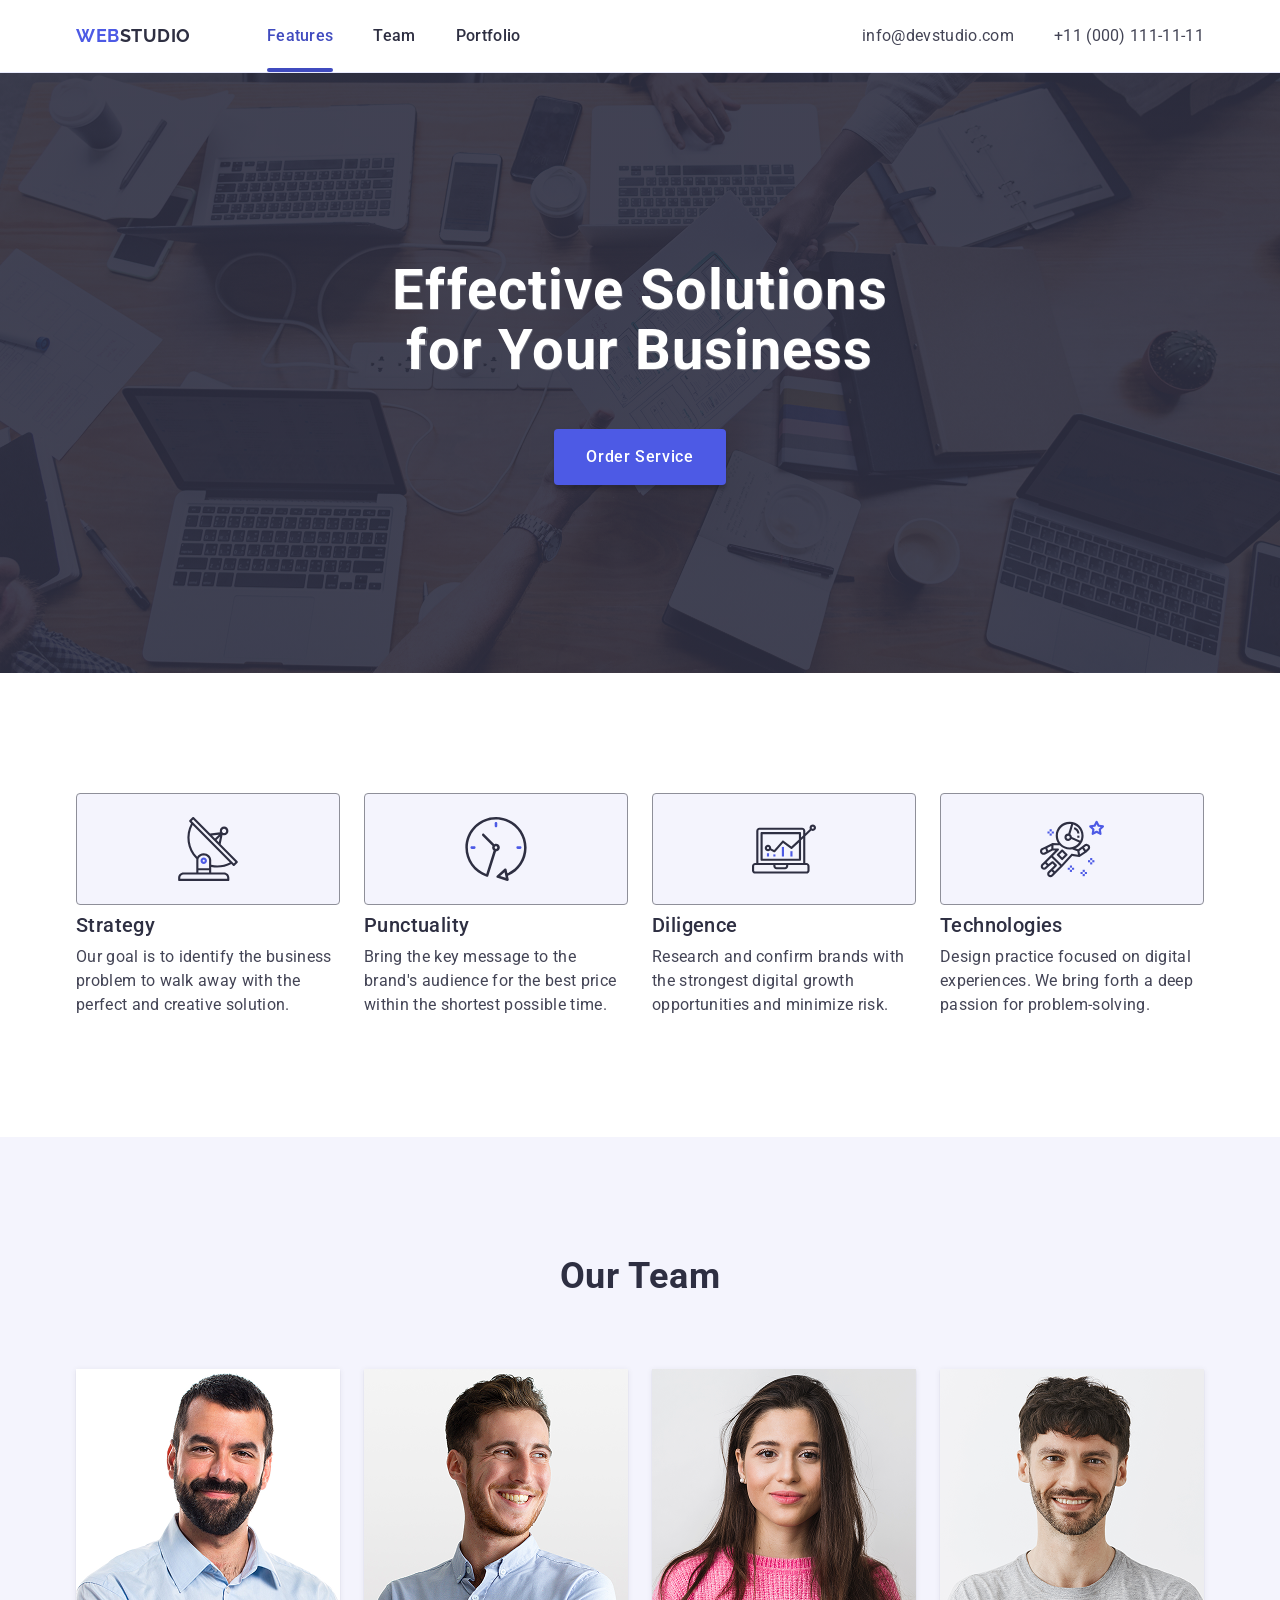
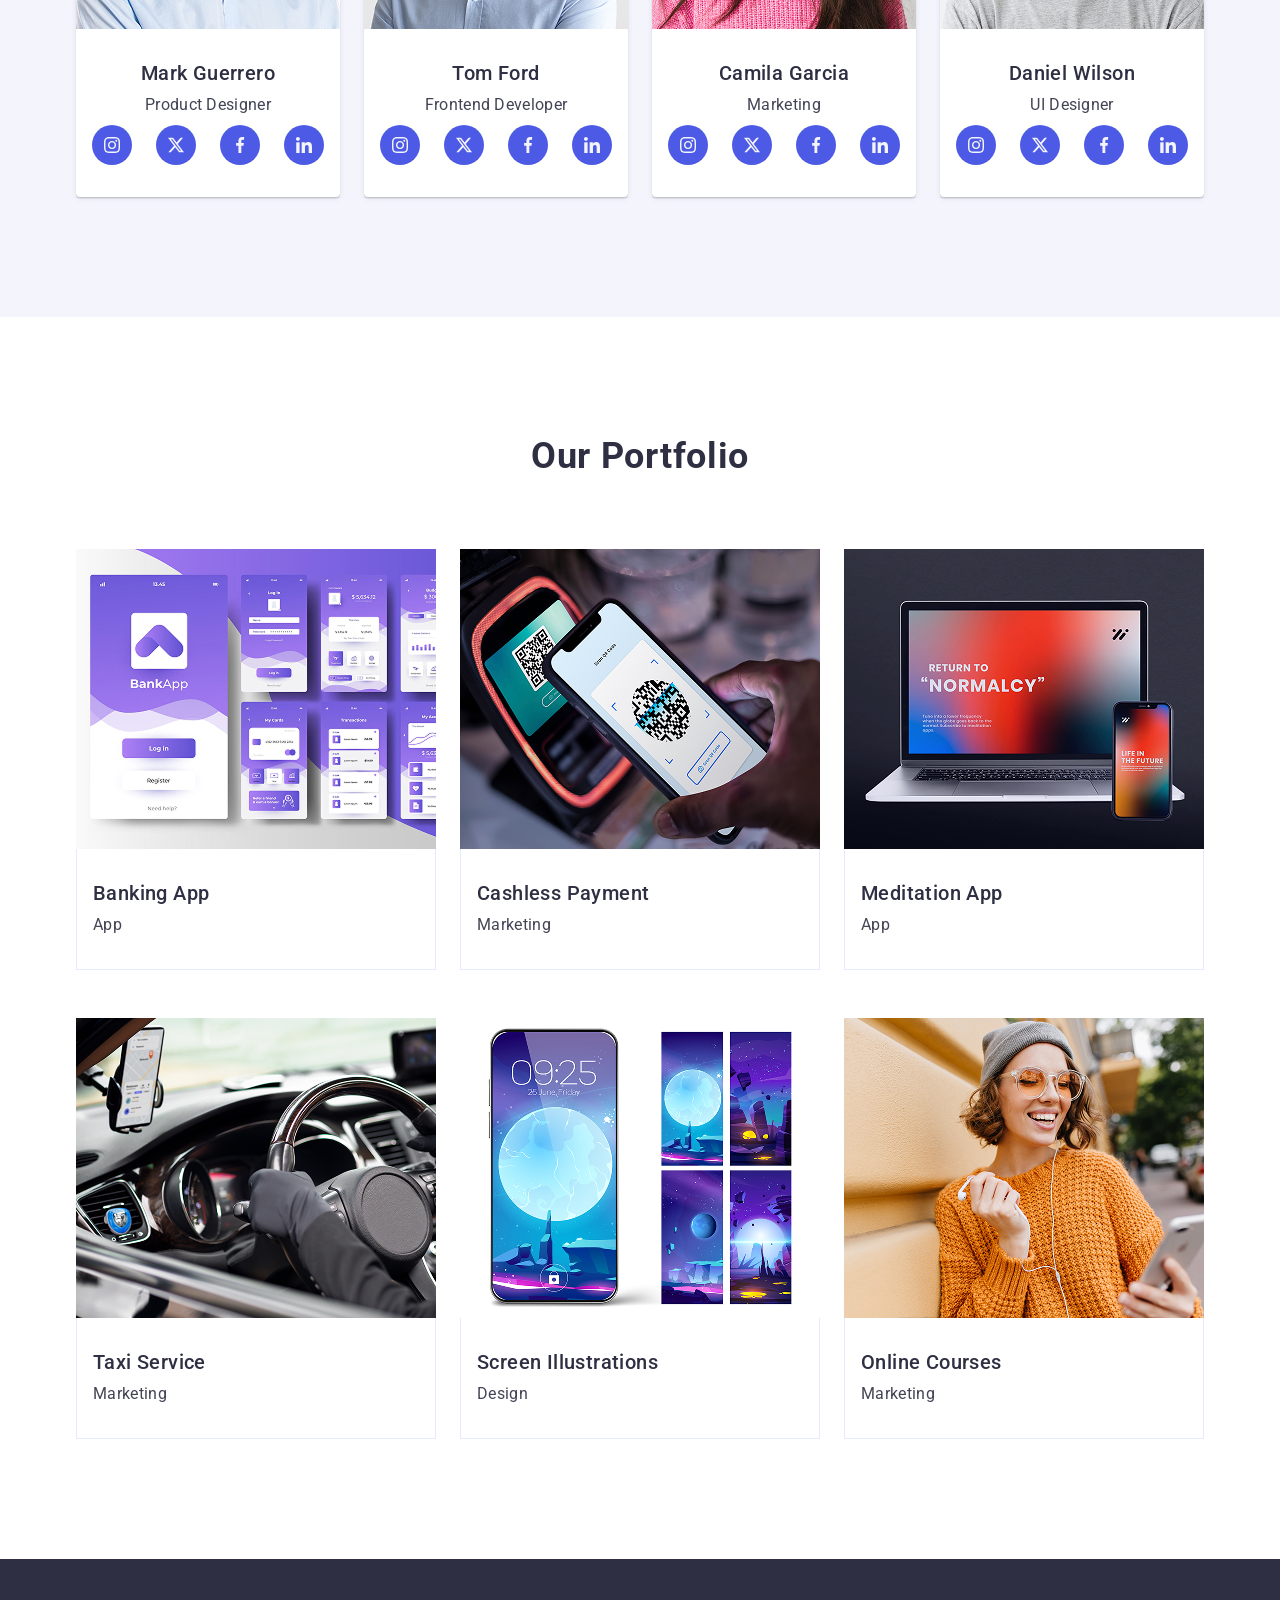
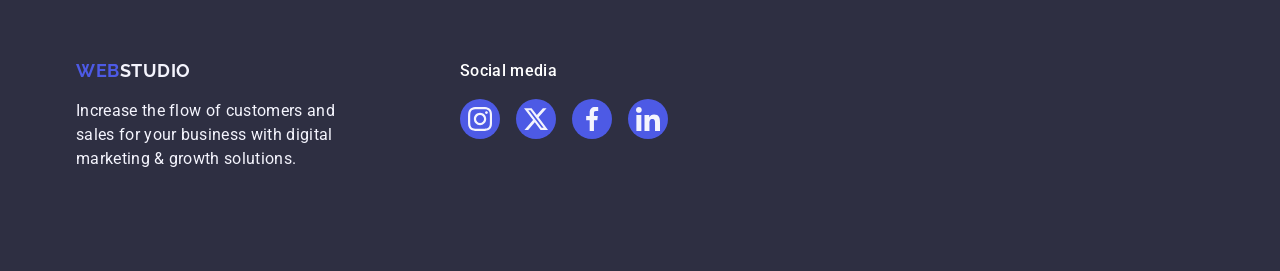
==== index.html @ 9a9a21f9 "Initial commit" ====
<!doctype html>
<html lang="en">
  <head>
    <meta charset="UTF-8" />
    <meta name="viewport" content="width=device-width, initial-scale=1.0" />
    <title>WebStudio</title>
    <link
      rel="stylesheet"
      href="https://cdnjs.cloudflare.com/ajax/libs/modern-normalize/3.0.1/modern-normalize.css"
      integrity="sha512-gnAN+RgTMylunXI7AMg+PtcUGpKZFkZJoFIkAWvdPFRrFJz3p2tx4+9xbjILRfN7CzoViMgS8vSf06fSQzWZjA=="
      crossorigin="anonymous"
      referrerpolicy="no-referrer"
    />
    <link rel="preconnect" href="https://fonts.googleapis.com" />
    <link rel="preconnect" href="https://fonts.gstatic.com" crossorigin />
    <link
      href="https://fonts.googleapis.com/css2?family=Raleway:ital,wght@0,100..900;1,100..900&family=Roboto:ital,wght@0,100..900;1,100..900&display=swap"
      rel="stylesheet"
    />
    <link rel="stylesheet" href="./css/main.css" />
  </head>
  <body>
    <header id="header" class="header">
      <div class="container header-container">
        <a class="logo" href="./index.html"
          >WEB<span class="logo-part">STUDIO</span></a
        >
        <nav class="header-nav">
          <ul class="header-menu">
            <li class="header-menu-item">
              <a class="header-nav-link current" href="#features">Features</a>
            </li>
            <li class="header-menu-item">
              <a class="header-nav-link" href="#team">Team</a>
            </li>
            <li class="header-menu-item">
              <a class="header-nav-link" href="#portfolio">Portfolio</a>
            </li>
          </ul>
        </nav>
        <address class="header-contacts">
          <ul class="header-contacts-list">
            <li class="header-contacts-item">
              <a class="header-contacts-link" href="mailto:info@devstudio.com"
                >info@devstudio.com</a
              >
            </li>
            <li class="header-contacts-item">
              <a class="header-contacts-link" href="tel:+110001111111"
                >+11 (000) 111-11-11</a
              >
            </li>
          </ul>
        </address>
      </div>
    </header>
    <main>
      <section id="hero" class="hero">
        <div class="container">
          <h1 class="hero-title">Effective Solutions for Your Business</h1>
          <button type="button" class="hero-button">Order Service</button>
        </div>
      </section>

      <section id="features" class="features">
        <div class="container">
          <h2 class="sr-only">Our features</h2>
          <ul class="features-list">
            <li class="features-item">
              <div class="features-icon-box">
                <svg
                  class="features-icon"
                  width="64"
                  height="64"
                  aria-hidden="true"
                >
                  <use href="./images/icons.svg#antena"></use>
                </svg>
              </div>
              <h3 class="features-item-title">Strategy</h3>
              <p class="features-item-text">
                Our goal is to identify the business problem to walk away with
                the perfect and creative solution.
              </p>
            </li>
            <li class="features-item">
              <div class="features-icon-box">
                <svg
                  class="features-icon"
                  width="64"
                  height="64"
                  aria-hidden="true"
                >
                  <use href="./images/icons.svg#clock"></use>
                </svg>
              </div>
              <h3 class="features-item-title">Punctuality</h3>
              <p class="features-item-text">
                Bring the key message to the brand's audience for the best price
                within the shortest possible time.
              </p>
            </li>
            <li class="features-item">
              <div class="features-icon-box">
                <svg
                  class="features-icon"
                  width="64"
                  height="64"
                  aria-hidden="true"
                >
                  <use href="./images/icons.svg#diagram"></use>
                </svg>
              </div>
              <h3 class="features-item-title">Diligence</h3>
              <p class="features-item-text">
                Research and confirm brands with the strongest digital growth
                opportunities and minimize risk.
              </p>
            </li>
            <li class="features-item">
              <div class="features-icon-box">
                <svg
                  class="features-icon"
                  width="64"
                  height="64"
                  aria-hidden="true"
                >
                  <use href="./images/icons.svg#astronaut"></use>
                </svg>
              </div>
              <h3 class="features-item-title">Technologies</h3>
              <p class="features-item-text">
                Design practice focused on digital experiences. We bring forth a
                deep passion for problem-solving.
              </p>
            </li>
          </ul>
        </div>
      </section>

      <section id="team" class="team">
        <div class="container">
          <h2 class="team-title">Our Team</h2>
          <ul class="team-list">
            <li class="team-item">
              <img src="./images/team-1.png" alt="Mark Guerrero" />
              <div class="team-card-content">
                <h3 class="team-subtitle">Mark Guerrero</h3>
                <p class="team-text">Product Designer</p>
                <ul class="social-list team-social-list">
                  <li class="social-item">
                    <a
                      class="social-link team-social-link"
                      href="https://www.instagram.com/"
                      target="_blank"
                      rel="noopener noreferrer"
                      aria-label="Instagram"
                    >
                      <svg
                        class="social-icon"
                        width="16"
                        height="16"
                        aria-hidden="true"
                      >
                        <use href="./images/icons.svg#instagram"></use>
                      </svg>
                    </a>
                  </li>
                  <li class="social-item">
                    <a
                      class="social-link team-social-link"
                      href="https://twitter.com/"
                      target="_blank"
                      rel="noopener noreferrer"
                      aria-label="Twitter"
                    >
                      <svg
                        class="social-icon"
                        width="16"
                        height="16"
                        aria-hidden="true"
                      >
                        <use href="./images/icons.svg#twitter"></use>
                      </svg>
                    </a>
                  </li>
                  <li class="social-item">
                    <a
                      class="social-link team-social-link"
                      href="https://www.facebook.com/"
                      target="_blank"
                      rel="noopener noreferrer"
                      aria-label="Facebook"
                    >
                      <svg
                        class="social-icon"
                        width="16"
                        height="16"
                        aria-hidden="true"
                      >
                        <use href="./images/icons.svg#facebook"></use>
                      </svg>
                    </a>
                  </li>
                  <li class="social-item">
                    <a
                      class="social-link team-social-link"
                      href="https://www.linkedin.com/"
                      target="_blank"
                      rel="noopener noreferrer"
                      aria-label="LinkedIn"
                    >
                      <svg
                        class="social-icon"
                        width="16"
                        height="16"
                        aria-hidden="true"
                      >
                        <use href="./images/icons.svg#linkedin"></use>
                      </svg>
                    </a>
                  </li>
                </ul>
              </div>
            </li>
            <li class="team-item">
              <img src="./images/team-2.png" alt="Tom Ford" />
              <div class="team-card-content">
                <h3 class="team-subtitle">Tom Ford</h3>
                <p class="team-text">Frontend Developer</p>
                <ul class="social-list team-social-list">
                  <li class="social-item">
                    <a
                      class="social-link team-social-link"
                      href="https://www.instagram.com/"
                      target="_blank"
                      rel="noopener noreferrer"
                      aria-label="Instagram"
                    >
                      <svg
                        class="social-icon"
                        width="16"
                        height="16"
                        aria-hidden="true"
                      >
                        <use href="./images/icons.svg#instagram"></use>
                      </svg>
                    </a>
                  </li>
                  <li class="social-item">
                    <a
                      class="social-link team-social-link"
                      href="https://twitter.com/"
                      target="_blank"
                      rel="noopener noreferrer"
                      aria-label="Twitter"
                    >
                      <svg
                        class="social-icon"
                        width="16"
                        height="16"
                        aria-hidden="true"
                      >
                        <use href="./images/icons.svg#twitter"></use>
                      </svg>
                    </a>
                  </li>
                  <li class="social-item">
                    <a
                      class="social-link team-social-link"
                      href="https://www.facebook.com/"
                      target="_blank"
                      rel="noopener noreferrer"
                      aria-label="Facebook"
                    >
                      <svg
                        class="social-icon"
                        width="16"
                        height="16"
                        aria-hidden="true"
                      >
                        <use href="./images/icons.svg#facebook"></use>
                      </svg>
                    </a>
                  </li>
                  <li class="social-item">
                    <a
                      class="social-link team-social-link"
                      href="https://www.linkedin.com/"
                      target="_blank"
                      rel="noopener noreferrer"
                      aria-label="LinkedIn"
                    >
                      <svg
                        class="social-icon"
                        width="16"
                        height="16"
                        aria-hidden="true"
                      >
                        <use href="./images/icons.svg#linkedin"></use>
                      </svg>
                    </a>
                  </li>
                </ul>
              </div>
            </li>
            <li class="team-item">
              <img src="./images/team-3.png" alt="Camila Garcia" />
              <div class="team-card-content">
                <h3 class="team-subtitle">Camila Garcia</h3>
                <p class="team-text">Marketing</p>
                <ul class="social-list team-social-list">
                  <li class="social-item">
                    <a
                      class="social-link team-social-link"
                      href="https://www.instagram.com/"
                      target="_blank"
                      rel="noopener noreferrer"
                      aria-label="Instagram"
                    >
                      <svg
                        class="social-icon"
                        width="16"
                        height="16"
                        aria-hidden="true"
                      >
                        <use href="./images/icons.svg#instagram"></use>
                      </svg>
                    </a>
                  </li>
                  <li class="social-item">
                    <a
                      class="social-link team-social-link"
                      href="https://twitter.com/"
                      target="_blank"
                      rel="noopener noreferrer"
                      aria-label="Twitter"
                    >
                      <svg
                        class="social-icon"
                        width="16"
                        height="16"
                        aria-hidden="true"
                      >
                        <use href="./images/icons.svg#twitter"></use>
                      </svg>
                    </a>
                  </li>
                  <li class="social-item">
                    <a
                      class="social-link team-social-link"
                      href="https://www.facebook.com/"
                      target="_blank"
                      rel="noopener noreferrer"
                      aria-label="Facebook"
                    >
                      <svg
                        class="social-icon"
                        width="16"
                        height="16"
                        aria-hidden="true"
                      >
                        <use href="./images/icons.svg#facebook"></use>
                      </svg>
                    </a>
                  </li>
                  <li class="social-item">
                    <a
                      class="social-link team-social-link"
                      href="https://www.linkedin.com/"
                      target="_blank"
                      rel="noopener noreferrer"
                      aria-label="LinkedIn"
                    >
                      <svg
                        class="social-icon"
                        width="16"
                        height="16"
                        aria-hidden="true"
                      >
                        <use href="./images/icons.svg#linkedin"></use>
                      </svg>
                    </a>
                  </li>
                </ul>
              </div>
            </li>
            <li class="team-item">
              <img src="./images/team-4.png" alt="Daniel Wilson" />
              <div class="team-card-content">
                <h3 class="team-subtitle">Daniel Wilson</h3>
                <p class="team-text">UI Designer</p>
                <ul class="social-list team-social-list">
                  <li class="social-item">
                    <a
                      class="social-link team-social-link"
                      href="https://www.instagram.com/"
                      target="_blank"
                      rel="noopener noreferrer"
                      aria-label="Instagram"
                    >
                      <svg
                        class="social-icon"
                        width="16"
                        height="16"
                        aria-hidden="true"
                      >
                        <use href="./images/icons.svg#instagram"></use>
                      </svg>
                    </a>
                  </li>
                  <li class="social-item">
                    <a
                      class="social-link team-social-link"
                      href="https://twitter.com/"
                      target="_blank"
                      rel="noopener noreferrer"
                      aria-label="Twitter"
                    >
                      <svg
                        class="social-icon"
                        width="16"
                        height="16"
                        aria-hidden="true"
                      >
                        <use href="./images/icons.svg#twitter"></use>
                      </svg>
                    </a>
                  </li>
                  <li class="social-item">
                    <a
                      class="social-link team-social-link"
                      href="https://www.facebook.com/"
                      target="_blank"
                      rel="noopener noreferrer"
                      aria-label="Facebook"
                    >
                      <svg
                        class="social-icon"
                        width="16"
                        height="16"
                        aria-hidden="true"
                      >
                        <use href="./images/icons.svg#facebook"></use>
                      </svg>
                    </a>
                  </li>
                  <li class="social-item">
                    <a
                      class="social-link team-social-link"
                      href="https://www.linkedin.com/"
                      target="_blank"
                      rel="noopener noreferrer"
                      aria-label="LinkedIn"
                    >
                      <svg
                        class="social-icon"
                        width="16"
                        height="16"
                        aria-hidden="true"
                      >
                        <use href="./images/icons.svg#linkedin"></use>
                      </svg>
                    </a>
                  </li>
                </ul>
              </div>
            </li>
          </ul>
        </div>
      </section>

      <section id="portfolio" class="portfolio">
        <div class="container">
          <h2 class="portfolio-title">Our Portfolio</h2>
          <ul class="portfolio-list">
            <li class="portfolio-item">
              <div class="portfolio-cover-wrap">
                <img
                  class="portfolio-img"
                  src="./images/img-1.jpg"
                  alt="Banking App"
                  width="360"
                />
                <div class="portfolio-overlay">
                  <p class="portfolio-overlay-text">
                    14 Stylish and User-Friendly App Design Concepts · Task
                    Manager App · Calorie Tracker App · Exotic Fruit Ecommerce
                    App · Cloud Storage App
                  </p>
                </div>
              </div>
              <div class="portfolio-card-content">
                <h3 class="portfolio-subtitle">Banking App</h3>
                <p class="portfolio-cover-text">App</p>
              </div>
            </li>

            <li class="portfolio-item">
              <div class="portfolio-cover-wrap">
                <img
                  class="portfolio-img"
                  src="./images/img-2.jpg"
                  alt="Cashless Payment"
                  width="360"
                />
                <div class="portfolio-overlay">
                  <p class="portfolio-overlay-text">
                    14 Stylish and User-Friendly App Design Concepts · Task
                    Manager App · Calorie Tracker App · Exotic Fruit Ecommerce
                    App · Cloud Storage App
                  </p>
                </div>
              </div>
              <div class="portfolio-card-content">
                <h3 class="portfolio-subtitle">Cashless Payment</h3>
                <p class="portfolio-cover-text">Marketing</p>
              </div>
            </li>

            <li class="portfolio-item">
              <div class="portfolio-cover-wrap">
                <img
                  class="portfolio-img"
                  src="./images/img-3.jpg"
                  alt="Meditation App"
                  width="360"
                />
                <div class="portfolio-overlay">
                  <p class="portfolio-overlay-text">
                    14 Stylish and User-Friendly App Design Concepts · Task
                    Manager App · Calorie Tracker App · Exotic Fruit Ecommerce
                    App · Cloud Storage App
                  </p>
                </div>
              </div>
              <div class="portfolio-card-content">
                <h3 class="portfolio-subtitle">Meditation App</h3>
                <p class="portfolio-cover-text">App</p>
              </div>
            </li>

            <li class="portfolio-item">
              <div class="portfolio-cover-wrap">
                <img
                  class="portfolio-img"
                  src="./images/img-4.jpg"
                  alt="Taxi Service"
                  width="360"
                />
                <div class="portfolio-overlay">
                  <p class="portfolio-overlay-text">
                    14 Stylish and User-Friendly App Design Concepts · Task
                    Manager App · Calorie Tracker App · Exotic Fruit Ecommerce
                    App · Cloud Storage App
                  </p>
                </div>
              </div>
              <div class="portfolio-card-content">
                <h3 class="portfolio-subtitle">Taxi Service</h3>
                <p class="portfolio-cover-text">Marketing</p>
              </div>
            </li>

            <li class="portfolio-item">
              <div class="portfolio-cover-wrap">
                <img
                  class="portfolio-img"
                  src="./images/img-5.jpg"
                  alt="Screen Illustrations"
                  width="360"
                />
                <div class="portfolio-overlay">
                  <p class="portfolio-overlay-text">
                    14 Stylish and User-Friendly App Design Concepts · Task
                    Manager App · Calorie Tracker App · Exotic Fruit Ecommerce
                    App · Cloud Storage App
                  </p>
                </div>
              </div>
              <div class="portfolio-card-content">
                <h3 class="portfolio-subtitle">Screen Illustrations</h3>
                <p class="portfolio-cover-text">Design</p>
              </div>
            </li>

            <li class="portfolio-item">
              <div class="portfolio-cover-wrap">
                <img
                  class="portfolio-img"
                  src="./images/img-6.jpg"
                  alt="Online Courses"
                  width="360"
                />
                <div class="portfolio-overlay">
                  <p class="portfolio-overlay-text">
                    14 Stylish and User-Friendly App Design Concepts · Task
                    Manager App · Calorie Tracker App · Exotic Fruit Ecommerce
                    App · Cloud Storage App
                  </p>
                </div>
              </div>
              <div class="portfolio-card-content">
                <h3 class="portfolio-subtitle">Online Courses</h3>
                <p class="portfolio-cover-text">Marketing</p>
              </div>
            </li>
          </ul>
        </div>
      </section>
    </main>

    <footer id="footer" class="footer">
      <div class="container footer-container">
        <div class="footer-logo-container">
          <a class="footer-logo" href="./index.html">
            Web<span class="footer-logo-part">Studio</span>
          </a>
          <p class="footer-text">
            Increase the flow of customers and sales for your business with
            digital marketing & growth solutions.
          </p>
        </div>

        <div class="footer-social">
          <p class="footer-social-title">Social media</p>
          <ul class="social-list footer-social-list">
            <li class="social-item">
              <a
                class="social-link footer-social-link"
                href="./images/instagram"
                target="_blank"
                rel="noopener noreferrer"
                aria-label="Instagram"
              >
                <svg
                  class="social-icon"
                  width="24"
                  height="24"
                  aria-hidden="true"
                >
                  <use href="./images/icons.svg#instagram"></use>
                </svg>
              </a>
            </li>
            <li class="social-item">
              <a
                class="social-link footer-social-link"
                href="./images/twitter"
                target="_blank"
                rel="noopener noreferrer"
                aria-label="Twitter"
              >
                <svg
                  class="social-icon"
                  width="24"
                  height="24"
                  aria-hidden="true"
                >
                  <use href="./images/icons.svg#twitter"></use>
                </svg>
              </a>
            </li>
            <li class="social-item">
              <a
                class="social-link footer-social-link"
                href="./images/facebook"
                target="_blank"
                rel="noopener noreferrer"
                aria-label="Facebook"
              >
                <svg
                  class="social-icon"
                  width="24"
                  height="24"
                  aria-hidden="true"
                >
                  <use href="./images/icons.svg#facebook"></use>
                </svg>
              </a>
            </li>
            <li class="social-item">
              <a
                class="social-link footer-social-link"
                href="./images/linkedin"
                target="_blank"
                rel="noopener noreferrer"
                aria-label="LinkedIn"
              >
                <svg
                  class="social-icon"
                  width="24"
                  height="24"
                  aria-hidden="true"
                >
                  <use href="./images/icons.svg#linkedin"></use>
                </svg>
              </a>
            </li>
          </ul>
        </div>
      </div>
    </footer>
  </body>
</html>
---- css/main.css ----
@import './common.css';
@import './header.css';
@import './hero.css';
@import './features.css';
@import './team.css';
@import './portfolio.css';
@import './footer.css';
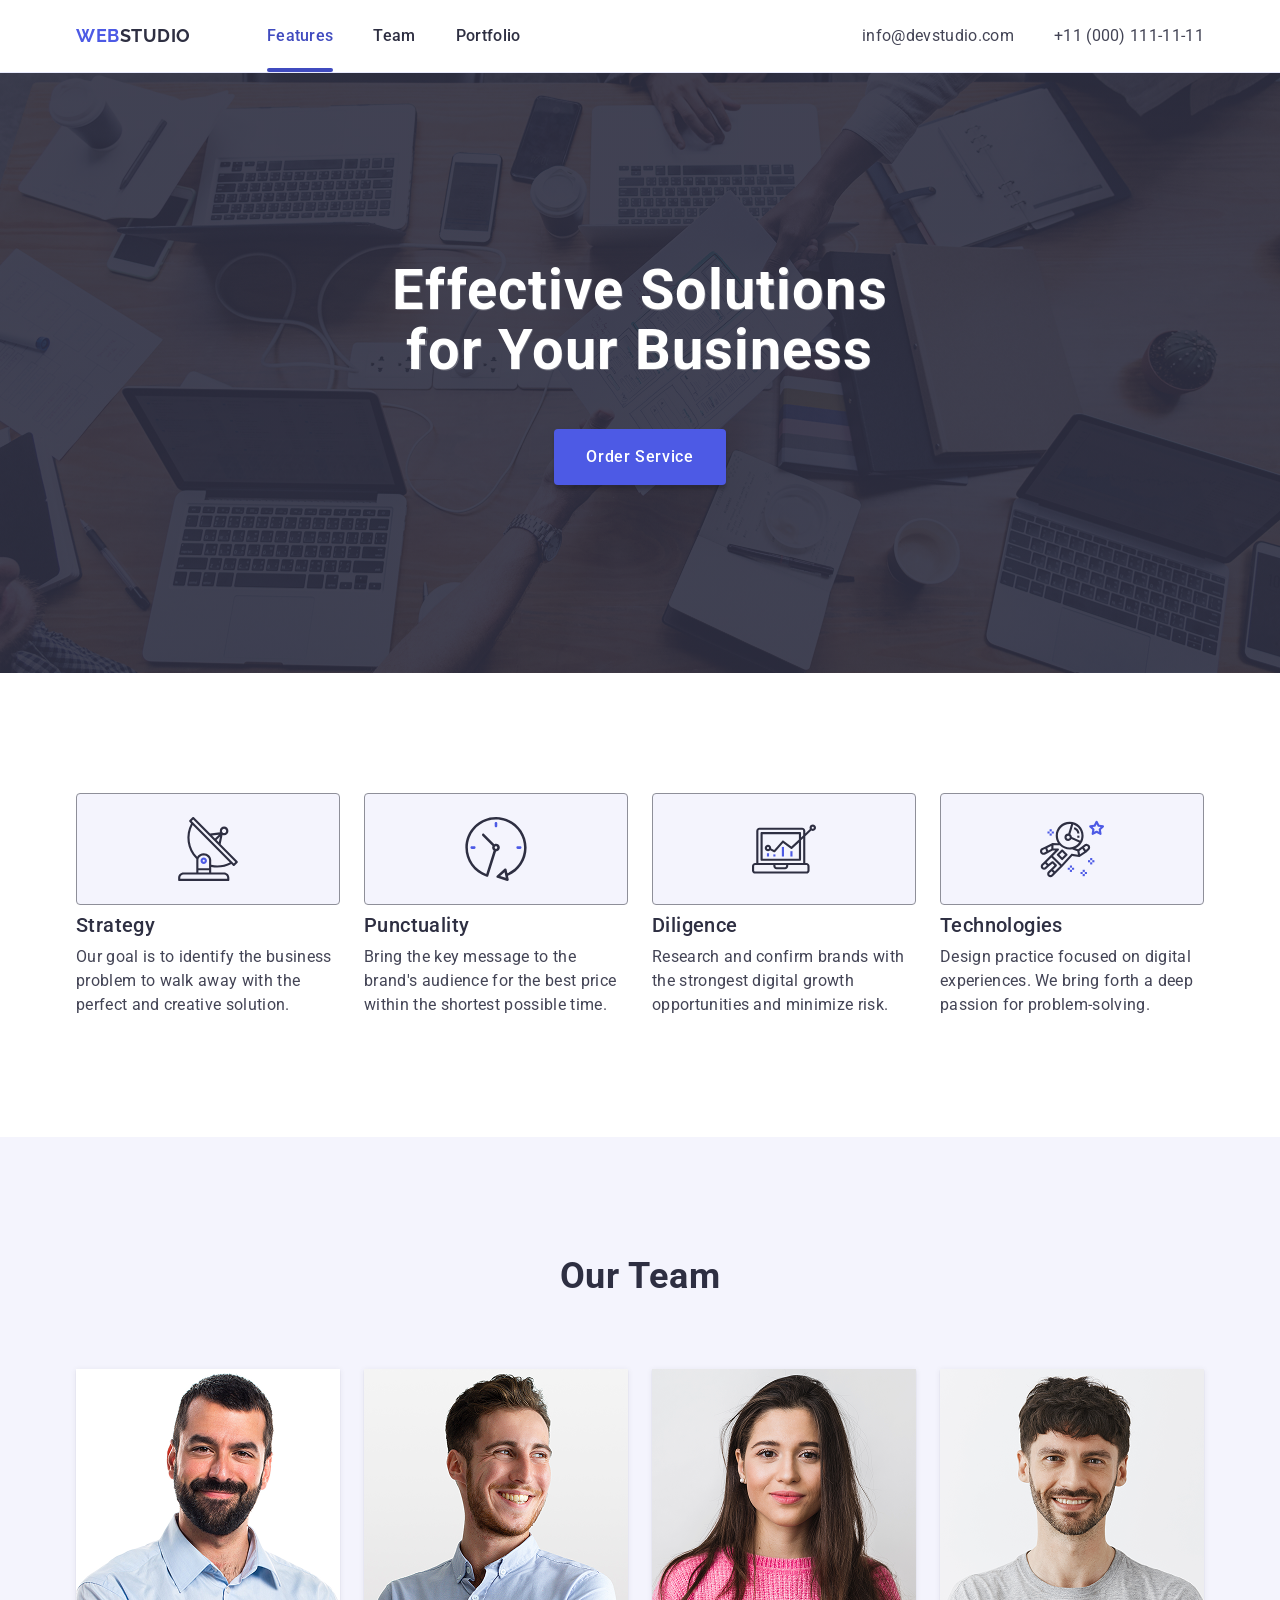
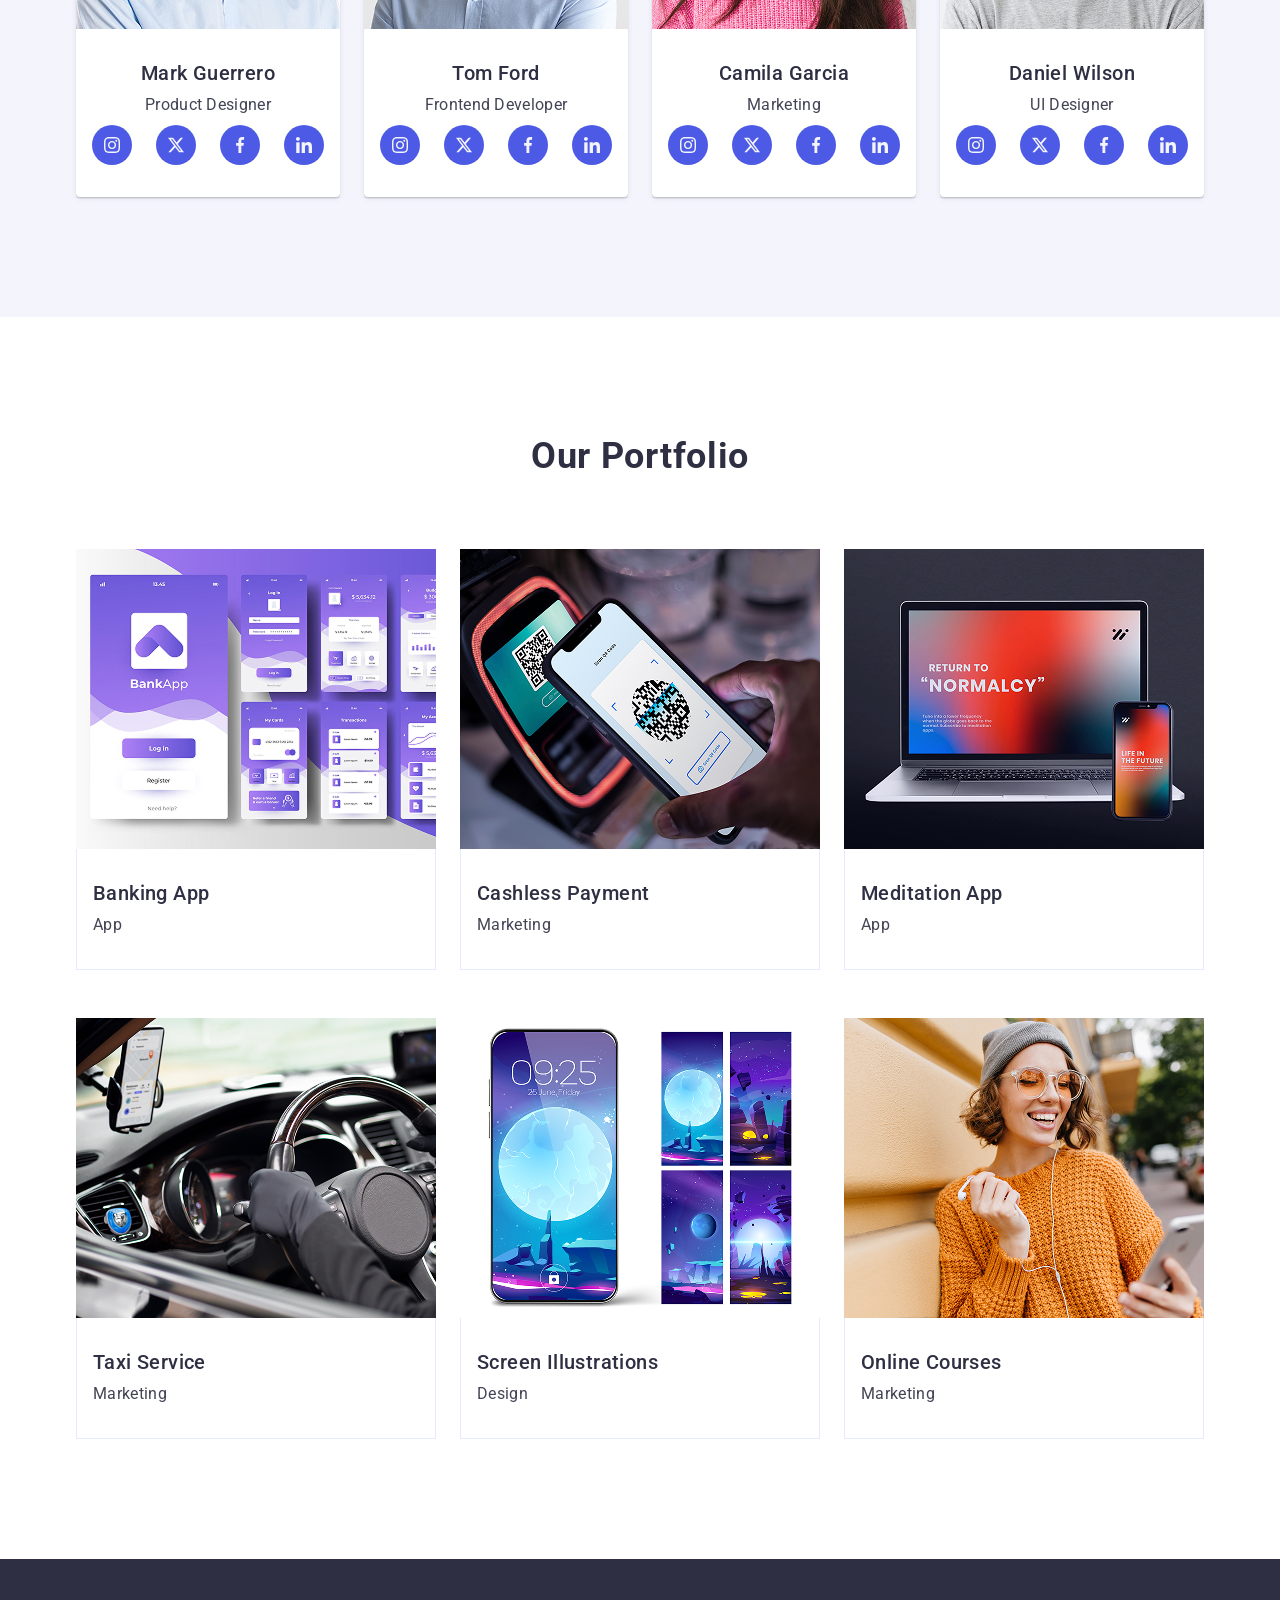
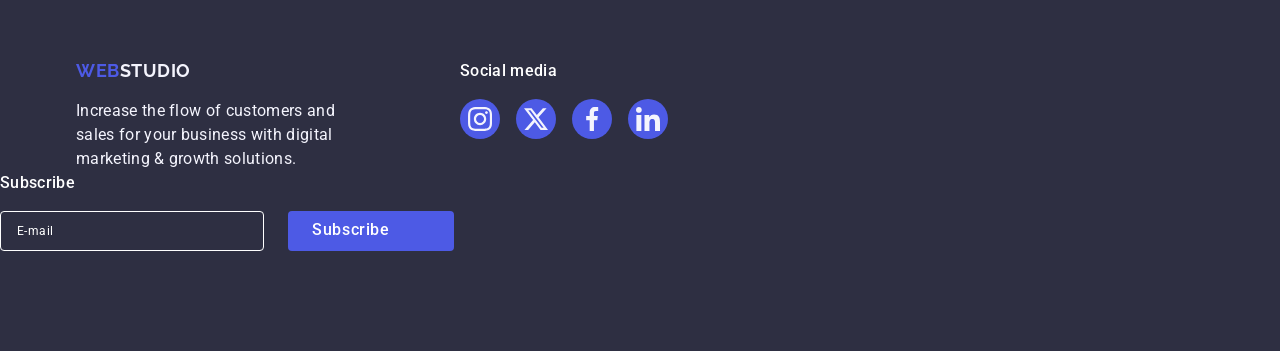
==== commit 1f0bb9cb: "Add files via upload" ====
--- a/index.html
+++ b/index.html
@@ -700,6 +700,123 @@
           </ul>
         </div>
       </div>
+
+      <div class="footer-subscribe">
+        <p class="footer-subscribe-text">Subscribe</p>
+
+        <form class="footer-subscribe-form">
+          <label class="footer-subscribe-label" for="user-email-footer">
+            <input
+              class="footer-subscribe-input"
+              type="email"
+              name="user-email"
+              id="user-email-footer"
+              placeholder="E-mail"
+            />
+          </label>
+
+          <button class="footer-subscribe-button" type="submit">
+            Subscribe
+            <svg width="24" height="24">
+              <use href="./images/icons.svg#send"></use>
+            </svg>
+          </button>
+        </form>
+      </div>
     </footer>
+
+    <div id="modal" class="backdrop">
+      <div class="modal">
+        <button class="modal-close" type="button">
+          <svg width="8" height="8">
+            <use href="./images/icons.svg#close"></use>
+          </svg>
+        </button>
+
+        <p class="modal-title">Leave your contacts and we will call you back</p>
+
+        <form class="modal-form">
+          <div class="modal-field">
+            <label class="modal-label" for="user-name">Name</label>
+            <div class="input-wrapper">
+              <input
+                class="modal-input"
+                type="text"
+                name="user-name"
+                id="user-name"
+              />
+              <svg class="input-icon" width="18" height="24">
+                <use href="./images/icons.svg#person"></use>
+              </svg>
+            </div>
+          </div>
+
+          <div class="modal-field">
+            <label class="modal-label" for="user-phone">Phone</label>
+            <div class="input-wrapper">
+              <input
+                class="modal-input"
+                type="tel"
+                name="user-phone"
+                id="user-phone"
+              />
+              <svg class="input-icon" width="18" height="24">
+                <use href="./images/icons.svg#phone"></use>
+              </svg>
+            </div>
+          </div>
+
+          <div class="modal-field">
+            <label class="modal-label" for="user-email">Email</label>
+            <div class="input-wrapper">
+              <input
+                class="modal-input"
+                type="email"
+                name="user-email"
+                id="user-email"
+              />
+              <svg class="input-icon" width="18" height="24">
+                <use href="./images/icons.svg#email"></use>
+              </svg>
+            </div>
+          </div>
+
+          <div class="modal-field">
+            <label class="modal-label" for="user-comment"> Comment </label>
+            <textarea
+              class="modal-textarea"
+              name="user-comment"
+              id="user-comment"
+              placeholder="Text input"
+            ></textarea>
+          </div>
+
+          <div class="modal-checkbox-wrapper">
+            <input
+              class="modal-checkbox visually-hidden"
+              type="checkbox"
+              name="user-privacy"
+              id="user-privacy"
+              value="true"
+            />
+
+            <label class="modal-checkbox-label" for="user-privacy">
+              <span class="modal-checkbox-custom">
+                <svg class="modal-checkbox-icon" width="10" height="8">
+                  <use href="./images/icons.svg#check"></use>
+                </svg>
+              </span>
+
+              <span>
+                I accept the terms and conditions of the
+                <a href="#">Privacy Policy</a>
+              </span>
+            </label>
+          </div>
+
+          <button class="modal-submit" type="submit">Send</button>
+        </form>
+      </div>
+    </div>
   </body>
 </html>
--- a/css/main.css
+++ b/css/main.css
@@ -4,4 +4,5 @@
 @import './features.css';
 @import './team.css';
 @import './portfolio.css';
-@import './footer.css';+@import './footer.css';
+@import './modal.css';
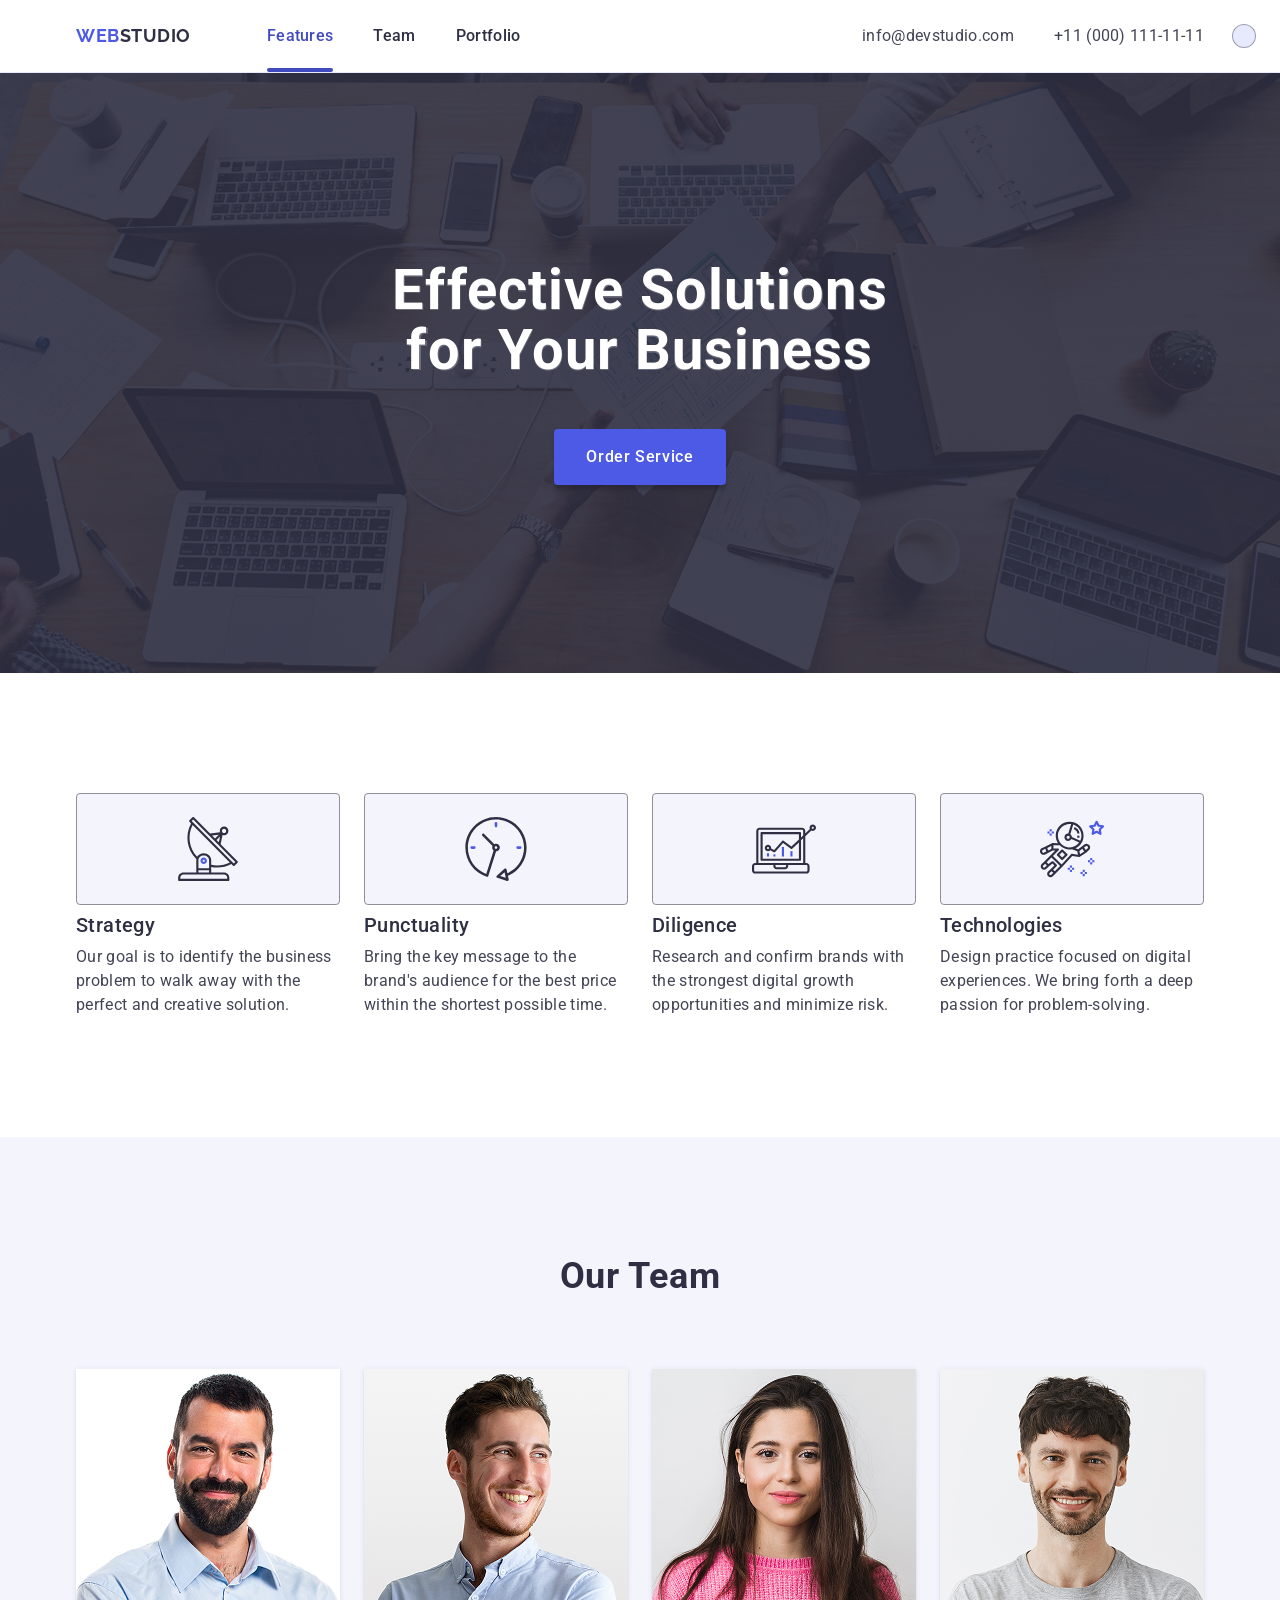
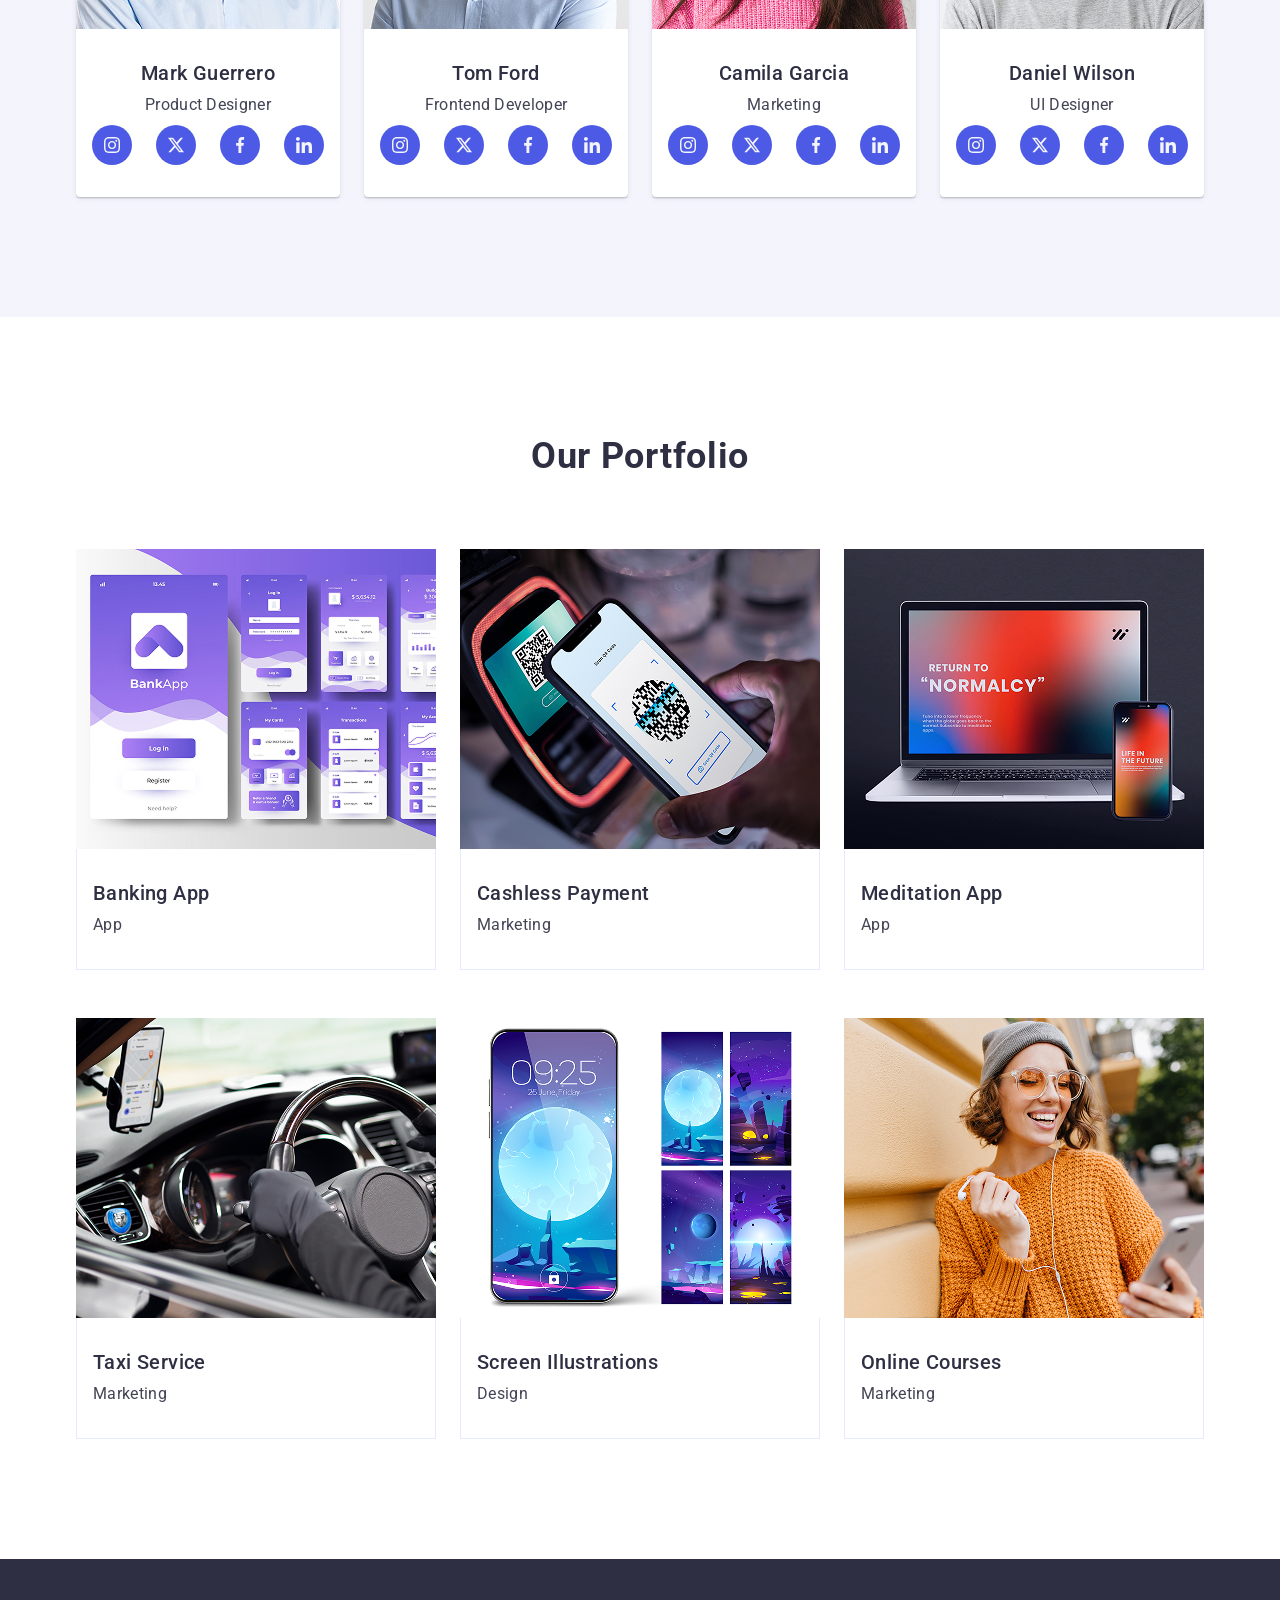
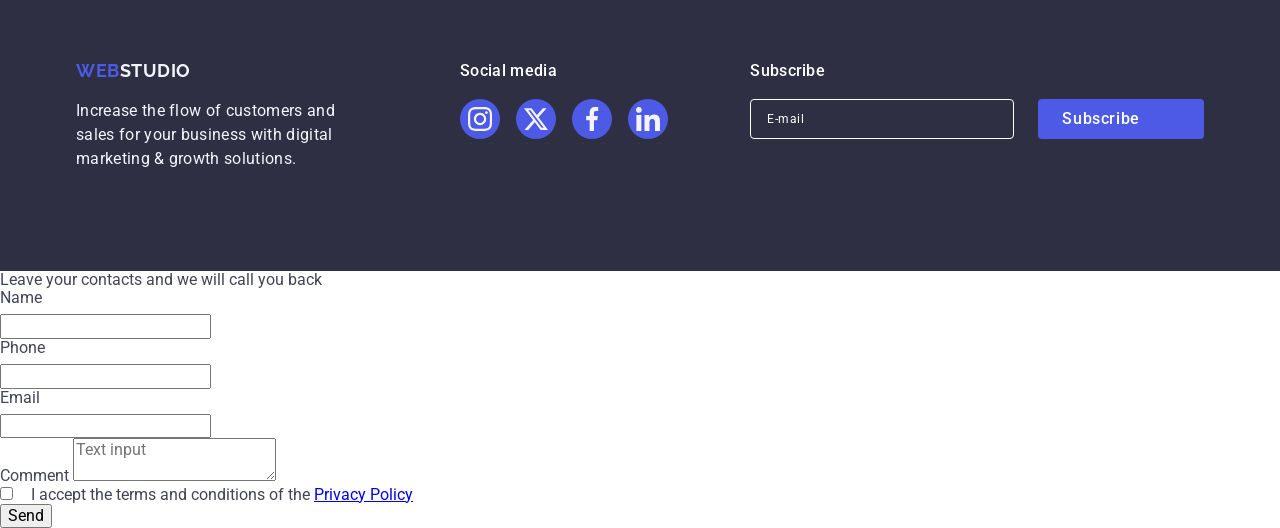
==== commit 2b79c7c9: "Add files via upload" ====
--- a/index.html
+++ b/index.html
@@ -628,17 +628,12 @@
             <li class="social-item">
               <a
                 class="social-link footer-social-link"
-                href="./images/instagram"
+                href="https://www.instagram.com/"
                 target="_blank"
                 rel="noopener noreferrer"
                 aria-label="Instagram"
               >
-                <svg
-                  class="social-icon"
-                  width="24"
-                  height="24"
-                  aria-hidden="true"
-                >
+                <svg class="social-icon" width="24" height="24">
                   <use href="./images/icons.svg#instagram"></use>
                 </svg>
               </a>
@@ -646,17 +641,12 @@
             <li class="social-item">
               <a
                 class="social-link footer-social-link"
-                href="./images/twitter"
+                href="https://twitter.com/"
                 target="_blank"
                 rel="noopener noreferrer"
                 aria-label="Twitter"
               >
-                <svg
-                  class="social-icon"
-                  width="24"
-                  height="24"
-                  aria-hidden="true"
-                >
+                <svg class="social-icon" width="24" height="24">
                   <use href="./images/icons.svg#twitter"></use>
                 </svg>
               </a>
@@ -664,17 +654,12 @@
             <li class="social-item">
               <a
                 class="social-link footer-social-link"
-                href="./images/facebook"
+                href="https://www.facebook.com/"
                 target="_blank"
                 rel="noopener noreferrer"
                 aria-label="Facebook"
               >
-                <svg
-                  class="social-icon"
-                  width="24"
-                  height="24"
-                  aria-hidden="true"
-                >
+                <svg class="social-icon" width="24" height="24">
                   <use href="./images/icons.svg#facebook"></use>
                 </svg>
               </a>
@@ -682,46 +667,41 @@
             <li class="social-item">
               <a
                 class="social-link footer-social-link"
-                href="./images/linkedin"
+                href="https://www.linkedin.com/"
                 target="_blank"
                 rel="noopener noreferrer"
                 aria-label="LinkedIn"
               >
-                <svg
-                  class="social-icon"
-                  width="24"
-                  height="24"
-                  aria-hidden="true"
-                >
+                <svg class="social-icon" width="24" height="24">
                   <use href="./images/icons.svg#linkedin"></use>
                 </svg>
               </a>
             </li>
           </ul>
         </div>
-      </div>
-
-      <div class="footer-subscribe">
-        <p class="footer-subscribe-text">Subscribe</p>
-
-        <form class="footer-subscribe-form">
-          <label class="footer-subscribe-label" for="user-email-footer">
-            <input
-              class="footer-subscribe-input"
-              type="email"
-              name="user-email"
-              id="user-email-footer"
-              placeholder="E-mail"
-            />
-          </label>
-
-          <button class="footer-subscribe-button" type="submit">
-            Subscribe
-            <svg width="24" height="24">
-              <use href="./images/icons.svg#send"></use>
-            </svg>
-          </button>
-        </form>
+
+        <div class="footer-subscribe">
+          <p class="footer-subscribe-text">Subscribe</p>
+
+          <form class="footer-subscribe-form">
+            <label class="footer-subscribe-label" for="user-email-footer">
+              <input
+                class="footer-subscribe-input"
+                type="email"
+                name="user-email"
+                id="user-email-footer"
+                placeholder="E-mail"
+              />
+            </label>
+
+            <button class="footer-subscribe-button" type="submit">
+              Subscribe
+              <svg width="24" height="24">
+                <use href="./images/icons.svg#send"></use>
+              </svg>
+            </button>
+          </form>
+        </div>
       </div>
     </footer>
 
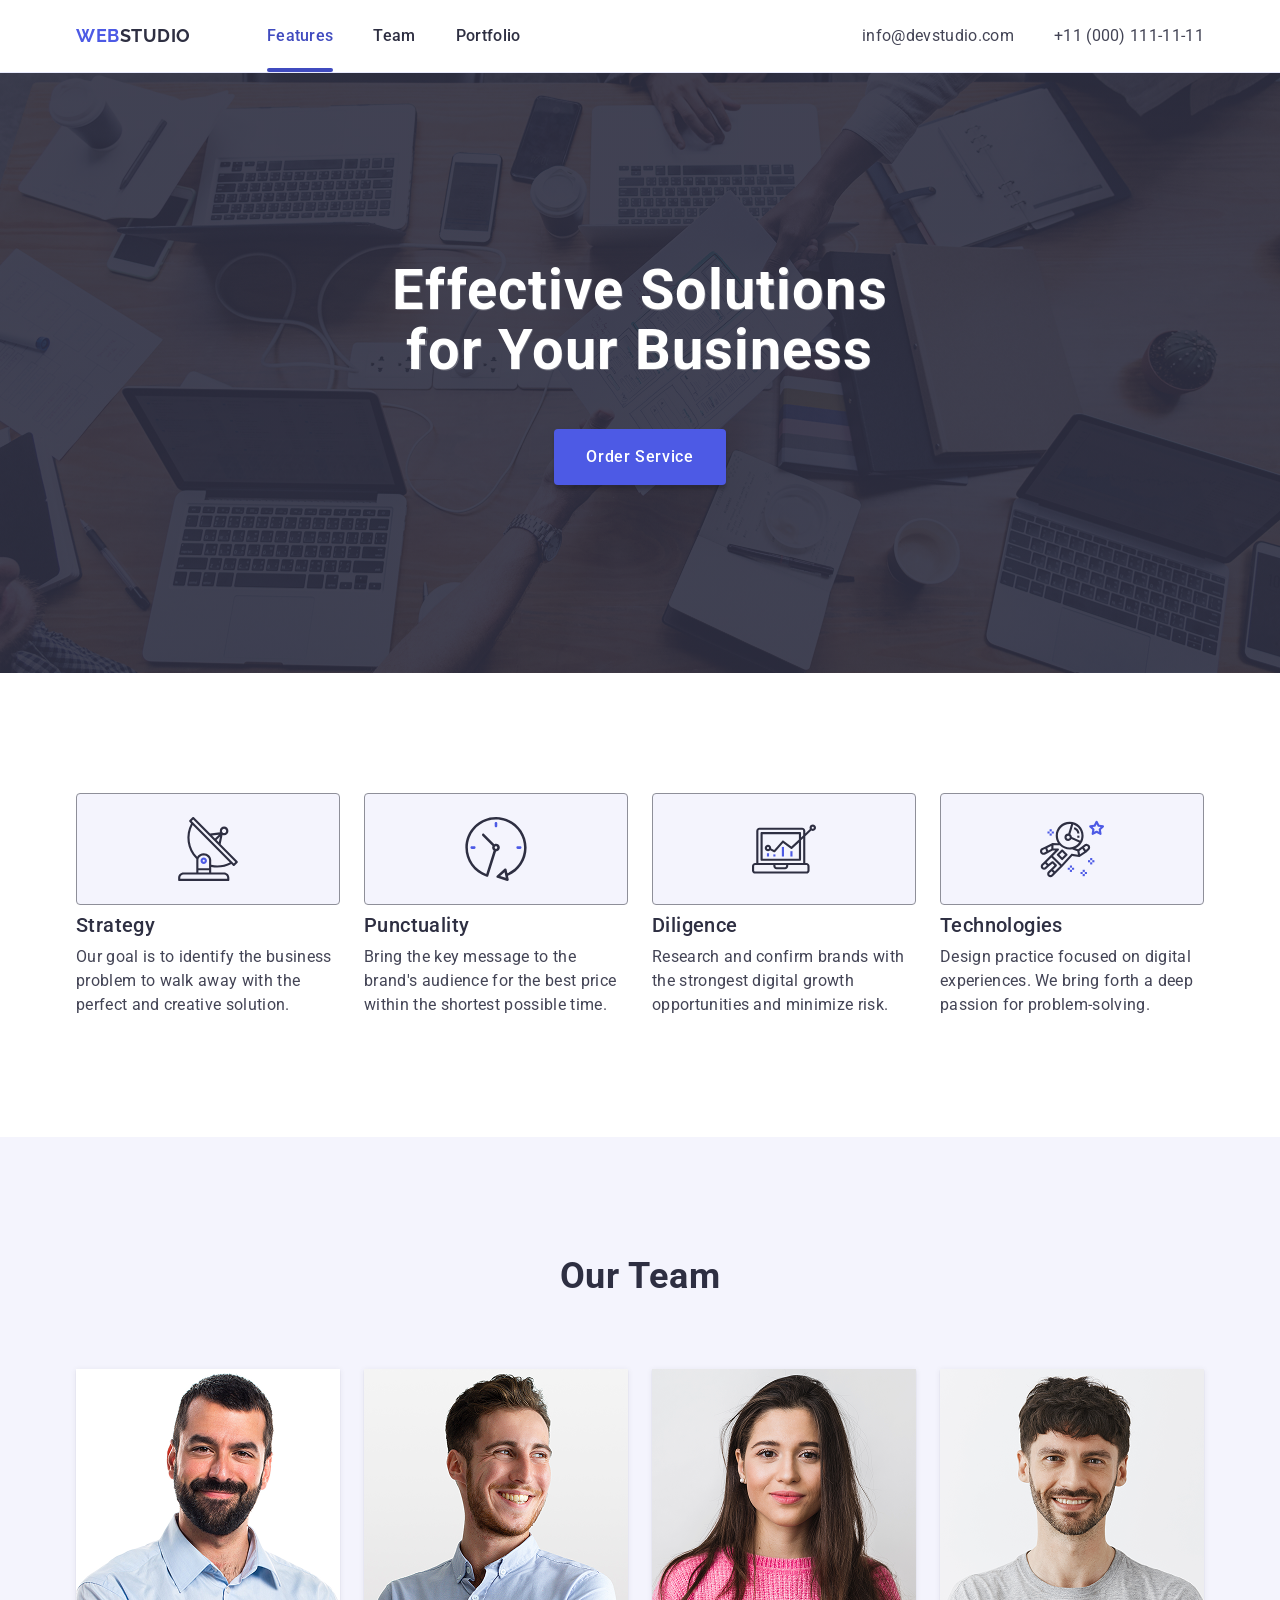
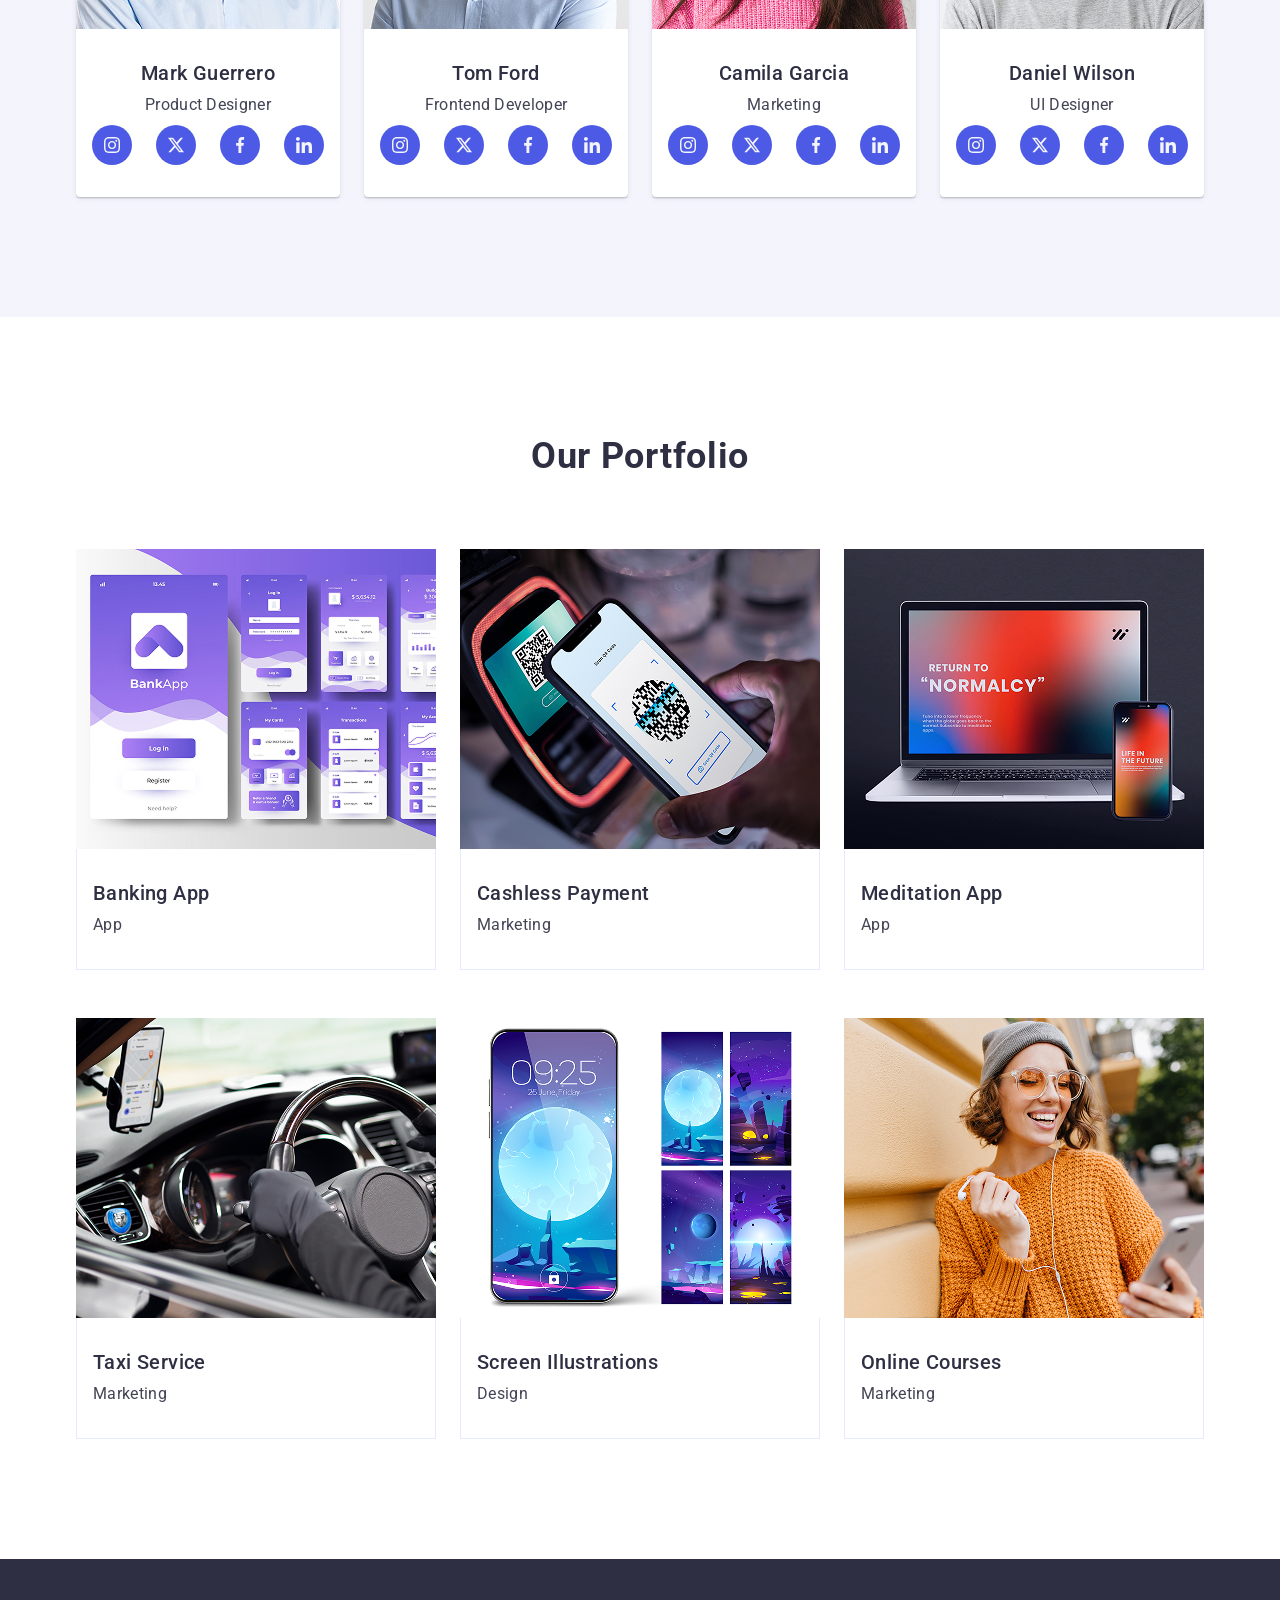
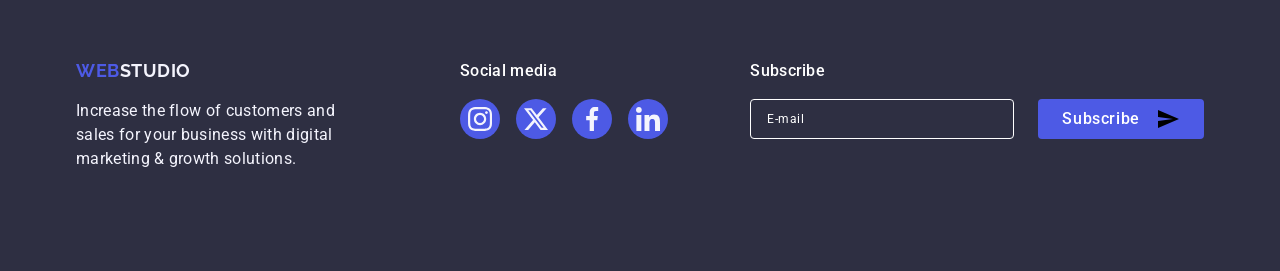
==== commit fb050883: "Add files via upload" ====
--- a/index.html
+++ b/index.html
@@ -731,7 +731,7 @@
             </div>
           </div>
 
-          <div class="modal-field">
+          <div class="modal-field modal-field-comment">
             <label class="modal-label" for="user-phone">Phone</label>
             <div class="input-wrapper">
               <input
